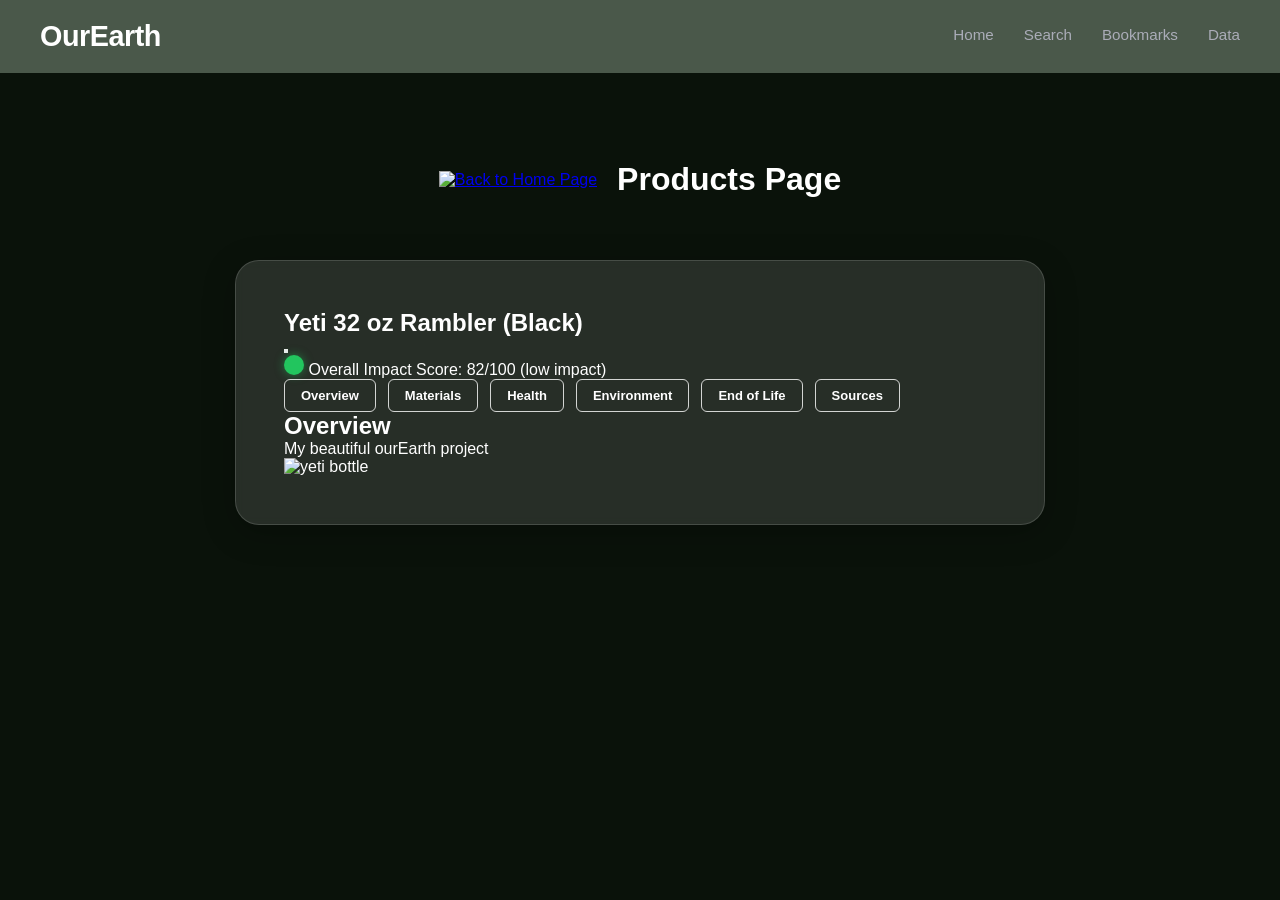
==== product_page1.html @ 90d83d38 "Add files via upload" ====
<!DOCTYPE html>
<html lang="en">
<head>
    <meta charset="UTF-8">
    <meta name="viewport" content="width=device-width, initial-scale=1.0">
    <title>OurEarth</title>
    <link rel="stylesheet" href="style2.css">
</head>
<body>
    <header>
        <div class="logo">OurEarth</div>
        <nav>
          <a href="#" class="active">Home</a>
          <a href="#">Search</a>
          <a href="#">Bookmarks</a>
          <a href="#">Data</a>
        </nav>
      </header>

      <main>
        <div class="title-row">
            <a href="index.html" class="back-button">
                <img src="images/Arrow 1.png" alt="Back to Home Page" width="24" height="24">
              </a>
              <h1>Products Page</h1>
            </div>
            <div class="container">
                <h2 class="text-2xl font-bold text-white">Yeti 32 oz Rambler (Black)</h2>
                <button class="bookmark-btn text-gray-300 hover:text-white text-xl">
                  <i class="fa-regular fa-bookmark"></i>
                </button>
                <div class="flex items-center space-x-3 mb-8">
                    <span class="status-indicator"></span>
                      Overall Impact Score: <span class="text-white">82/100</span> <span class="font-normal text-gray-300">(low impact)</span>
                    </p>
                  </div>
                 
                  <div class="button-container">
                    <button class="OverviewButton" onclick="showOverview()">Overview</button>  
                    <button class="MaterialsButton" onclick="showMaterials()">Materials</button>
                    <button class="HealthButton" onclick="showHealth()">Health</button>
                    <button class="EnvironmentButton" onclick="showEnvironment()">Environment</button>
                    <button class="End of LifeButton" onclick="showEndOfLife()">End of Life</button>
                    <button class="SourcesButton" onclick="showSources()">Sources</button>
                  </div>
                  <div class="content-container">

                      <div class="info-box">
                        <h2 id="Title">
                            Overview
                        </h2>
                        <p id="description">
                            My beautiful ourEarth project
                        </p>
                    </div>
                    <img src="images/yeti 1.png" alt="yeti bottle">
                  </div>
                  
                
            </div>
    
          </main>
        <script src="script.js"></script>
    </body>
    </html>
---- style2.css ----
* {
  box-sizing: border-box;
  margin: 0;
  padding: 0;
}

body {
  font-family: -apple-system, BlinkMacSystemFont, "Segoe UI", Roboto, Helvetica, Arial, sans-serif;
  color: #ffffff;
  min-height: 100vh;
  background-color: #0a120a;
  background-image: url("images/Mask\ group.png");
  background-repeat: no-repeat; 
  background-size: cover;       
  background-position: center; 
  display: flex;
  flex-direction: column;
  align-items:center
}
header {
  display: flex;
  justify-content: space-between;
  align-items: center;
  padding: 20px 40px;
  width: 100%;
  background-color: #4a584a;
}
.logo {
  font-size: 1.8rem;
  font-weight: 600;
  letter-spacing: -0.5px;
}
nav {
  display: flex;
  gap: 30px;
}

nav a {
  color: rgb(187, 187, 203);
  text-decoration: none;
  font-size: 0.95rem;
  font-weight: 500;
  opacity: 0.85;
  padding-bottom: 4px;
  transition: opacity 0.2s, border-bottom 0.2s;
}

nav a:hover {
  opacity: 1;
}
.title-row {
  display: flex;
  align-items: center;
  gap: 20px;
  margin-bottom: 30px;
}

.back-btn {
  position: fixed;
  top: 25%;
  left: 25%;
  transform: translate(-50%, -50%);
  z-index: 1000;
  display: flex;
  align-items: center;
  justify-content: center;
  width: 44px;
  height: 44px;
  background-color: rgba(0, 0, 0, 0.6);
  border-radius: 50%;
  transition: transform 0.3s ease, background-color 0.2s, opacity 0.3s;
}

.back-btn.hidden {
  opacity: 0;
  pointer-events: none;
}

.back-btn:hover:not(.hidden) {
  background-color: rgba(0, 0, 0, 0.8);
  transform: translate(-50%, -50%) scale(1.05);
}

main {
  width: 100%;
  max-width: 750px;
  margin: 3rem auto;
  padding: 2.5rem;
  border-radius: 16px;
  display: flex;
  flex-direction: column;
  align-items: center;
  gap: 2rem;
}


.section-product {
  width: 100%;
  display: flex;
  flex-direction: column;
  align-items: center;
  gap: 1rem;
}

.section-title {
  font-size: 1.3rem;
  font-weight: 600;
  color: white;
}
.container{
  background: rgba(255, 255, 255, 0.12);
  backdrop-filter: blur(5px);
  -webkit-backdrop-filter: blur(12px);
  border-radius: 24px;
  padding: 48px;
  border: 1px solid rgba(255, 255, 255, 0.15);
  box-shadow: 0 8px 32px 0 rgba(0, 0, 0, 0.25);
  height: auto;
  width: 90vh;
}
.icon-button:hover {
  background-color: rgba(255, 255, 255, 0.1);
}
 .bookmark-btn {
  transition: transform 0.2s ease;
}
.bookmark-btn:hover {
  transform: scale(1.1);
}
.status-indicator {
  width: 1.25rem;
  height: 1.25rem;
  background-color: #22c55e;
  border-radius: 9999px;
  display: inline-block;
  box-shadow: 0 0 10px rgba(34, 197, 94, 0.5);
}

.button-container{
  display: flex;
  align-items: center;
  gap: 0.75rem;
}

.button-container button {
  background: transparent;
  color: #ffffff;
  border: 1px solid rgba(255, 255, 255, 0.8);
  border-radius: 6px;
  padding: 8px 16px;
  font-size: 13px;
  font-weight: 600;
  cursor: pointer;
}
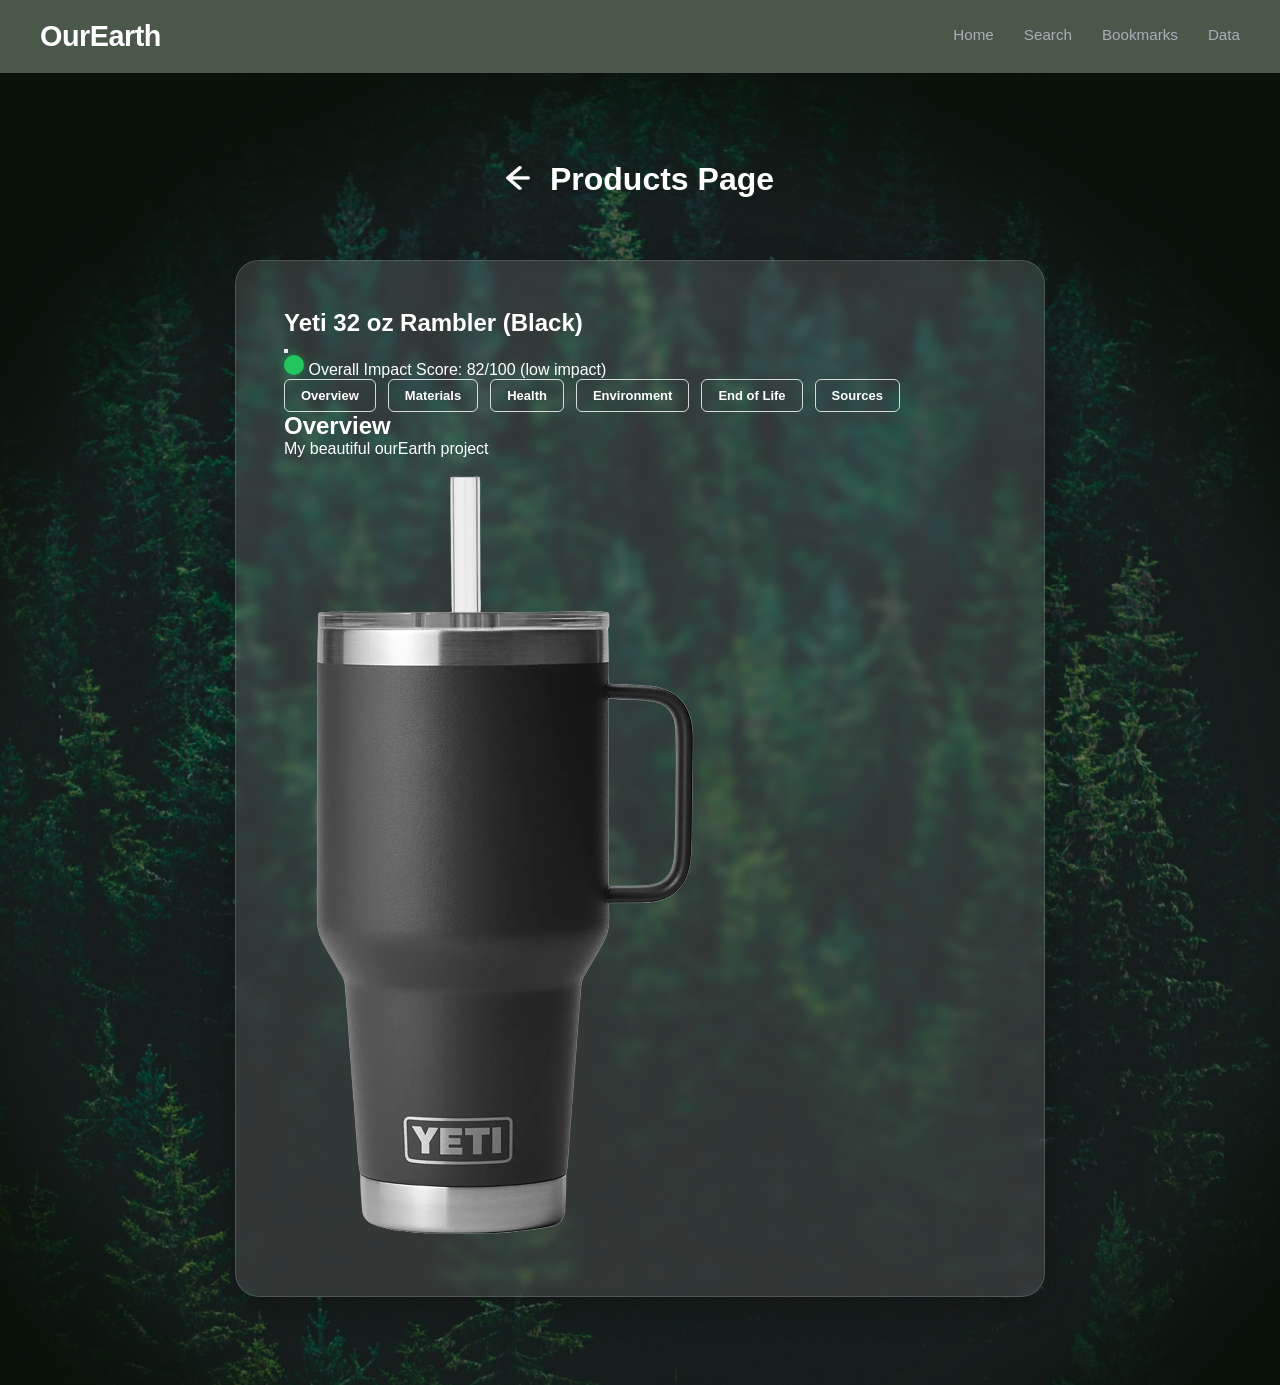
==== commit fa8afc7d: "Adding branch" ====
--- a/product_page1.html
+++ b/product_page1.html
@@ -41,7 +41,9 @@
                     <button class="HealthButton" onclick="showHealth()">Health</button>
                     <button class="EnvironmentButton" onclick="showEnvironment()">Environment</button>
                     <button class="End of LifeButton" onclick="showEndOfLife()">End of Life</button>
-                    <button class="SourcesButton" onclick="showSources()">Sources</button>
+                    <button class="SourcesButton" onclick="showSour  
+                    
+                    ces()">Sources</button>
                   </div>
                   <div class="content-container">
 
--- a/style2.css
+++ b/style2.css
@@ -17,6 +17,7 @@
   flex-direction: column;
   align-items:center
 }
+
 header {
   display: flex;
   justify-content: space-between;
@@ -25,11 +26,14 @@
   width: 100%;
   background-color: #4a584a;
 }
+
+
 .logo {
   font-size: 1.8rem;
   font-weight: 600;
   letter-spacing: -0.5px;
 }
+
 nav {
   display: flex;
   gap: 30px;
@@ -57,10 +61,10 @@
 
 .back-btn {
   position: fixed;
-  top: 25%;
+  top: 25%;  
   left: 25%;
   transform: translate(-50%, -50%);
-  z-index: 1000;
+  z-index: 1000;  
   display: flex;
   align-items: center;
   justify-content: center;
@@ -88,7 +92,7 @@
   padding: 2.5rem;
   border-radius: 16px;
   display: flex;
-  flex-direction: column;
+  flex-direction: column; 
   align-items: center;
   gap: 2rem;
 }
